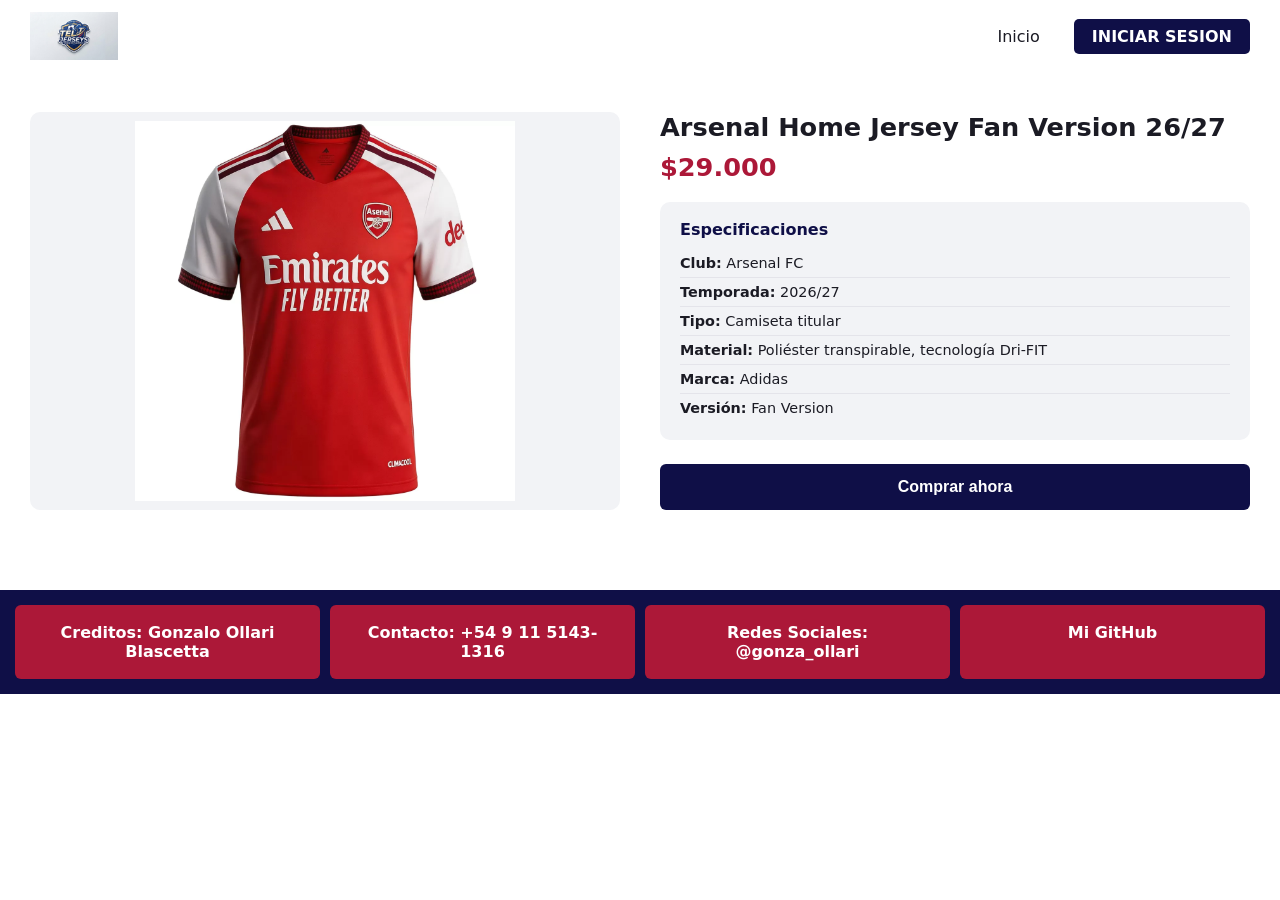
==== arsenal.html @ 315ac80d "Subida de archivos prueba" ====
<!DOCTYPE html>
<html lang="es">
<head>
    <meta charset="UTF-8">
    <meta name="viewport" content="width=device-width, initial-scale=1.0">
    <link rel="stylesheet" href="styles.css">
    <title>Arsenal - TelJerseys</title>
</head>
<body>
    <nav class="navbar">
        <div class="logo">
            <img src="img/logo.png" alt="Logo">
        </div>
        <ul class="nav-links">
            <li><a href="index.html">Inicio</a></li>
            <li><a href="formulario.html" class="login">INICIAR SESION</a></li>
        </ul>
    </nav>

    
    <section class="producto-detalle">
        <div class="producto-img">
            <img src="img/arsenal.png" alt="Arsenal">
        </div>
        <div class="producto-info">
            <h1>Arsenal Home Jersey Fan Version 26/27</h1>
            <p class="producto-precio">$29.000</p>

            <div class="especificaciones">
                <h3>Especificaciones</h3>
                <ul>
                    <li><strong>Club:</strong> Arsenal FC</li>
                    <li><strong>Temporada:</strong> 2026/27</li>
                    <li><strong>Tipo:</strong> Camiseta titular</li>
                    <li><strong>Material:</strong> Poliéster transpirable, tecnología Dri-FIT</li>
                    <li><strong>Marca:</strong> Adidas</li>
                    <li><strong>Versión:</strong> Fan Version</li>
                </ul>
            </div>

            <button class="btn-comprar">Comprar ahora</button>
        </div>
    </section>

    <div class="flex-container" id="flex-container">
        <div class="flex-item">Creditos: Gonzalo Ollari Blascetta</div>
        <div class="flex-item">Contacto: +54 9 11 5143-1316</div>
        <div class="flex-item">Redes Sociales: @gonza_ollari</div>
        <div class="flex-item"><a href="https://github.com/GonzaloOllari">Mi GitHub</a></div>
    </div>
</body>
</html>
---- styles.css ----
*{
    margin:0;
    padding:0;
    box-sizing:border-box;
}
 
:root{
    --azul:rgb(15,15,71);
    --rojo:#ac1838;
    --rojo-oscuro:#4b1420;
    --gris:#f2f3f6;
    --texto:#1b1b24;
}
 
body{
    background:#fff;
    color:var(--texto);
    font-family:'Lato',system-ui,-apple-system,'Segoe UI',Roboto,sans-serif;
}
 
a{
    color:inherit;
    text-decoration:none;
}
 
 
.navbar{
    display:flex;
    justify-content:space-between;
    align-items:center;
    background:#fff;
    padding:12px 30px;
}
.navbar .logo img{
    height:48px;
    width:auto;
    display:block;
}
.navbar .nav-links{
    display:flex;
    gap:32px;
    list-style:none;
    font-size:1rem;
}
.navbar .nav-links a{
    padding:6px 2px;
    transition:color .2s;
}
.navbar .nav-links a:hover{
    color:var(--rojo);
}
.navbar .nav-links .login{
    background:var(--azul);
    color:#fff;
    padding:8px 18px;
    border-radius:5px;
    font-weight:700;
}
.navbar .nav-links .login:hover{
    background:var(--rojo);
    color:#fff;
}
 
.card-body .btn-ver-mas{
    display:block;
    text-align:center;
    margin-top:12px;
    background:var(--azul);
    color:#fff;
    padding:9px 0;
    border-radius:6px;
    font-weight:700;
    font-size:.85rem;
    transition:background .2s;
}
.card-body .btn-ver-mas:hover{
    background:var(--rojo);
}
 
 
#banner{
    position:relative;
    min-height:460px;
    background:var(--azul);
    display:flex;
    align-items:flex-end;
    overflow:hidden;
}
#banner img{
    position:absolute;
    inset:0;
    width:100%;
    height:100%;
    object-fit:cover;
}
.banner-texto{
    position:relative;
    padding:40px 30px;
    color:#fff;
    background:linear-gradient(transparent,rgba(0,0,0,.7));
    width:100%;
}
.banner-texto h1{
    font-size:2.6rem;
}
.banner-texto h2{
    font-size:1.2rem;
    font-weight:400;
    margin-top:8px;
}
 
 
section{
    padding:35px 30px 10px;
}
section > h2{
    text-align:center;
    font-size:1.4rem;
    margin-bottom:25px;
}
 
 
.ligas{
    display:flex;
    justify-content:center;
    flex-wrap:wrap;
    gap:30px;
}
.liga{
    width:130px;
    height:100px;
    background:var(--gris);
    border-radius:8px;
    display:flex;
    align-items:center;
    justify-content:center;
    overflow:hidden;
    padding:10px;
}
.liga img{
    max-width:100%;
    max-height:100%;
    object-fit:contain;
}
 
 
.card-container{
    display:flex;
    gap:20px;
    flex-wrap:wrap;
}
.card{
    flex:1 1 220px;
    background:#fff;
    border:1px solid #e4e4ea;
    border-radius:8px;
    overflow:hidden;
    transition:box-shadow .2s;
}
.card:hover{
    box-shadow:0 6px 18px rgba(15,15,71,.2);
}
.card-img{
    background:var(--gris);
    height:220px;
}
.card-img img{
    width:100%;
    height:100%;
    object-fit:contain;
    display:block;
}
.card-body{
    padding:16px;
}
.card-body h3{
    font-size:1rem;
    margin-bottom:6px;
}
.card-body p{
    font-size:.9rem;
    color:#555;
    line-height:1.4;
}
.card-body .precio{
    margin-top:8px;
    font-weight:700;
    color:var(--rojo);
}
 
 
.flex-container{
    display:flex;
    flex-wrap:wrap;
    gap:10px;
    background:var(--azul);
    padding:15px;
    margin-top:40px;
}
.flex-item{
    flex:1 1 200px;
    background:var(--rojo);
    color:#fff;
    border-radius:6px;
    padding:18px;
    text-align:center;
    font-weight:700;
}
 
.producto-detalle{
    display:flex;
    flex-wrap:wrap;
    gap:40px;
    padding:40px 30px;
}
.producto-img{
    flex:1 1 350px;
    background:var(--gris);
    border-radius:10px;
    display:flex;
    align-items:center;
    justify-content:center;
    min-height:380px;
}
.producto-img img{
    max-width:85%;
    max-height:380px;
    object-fit:contain;
}
 
.producto-info{
    flex:1 1 350px;
}
.producto-info h1{
    font-size:1.6rem;
    color:var(--texto);
    margin-bottom:10px;
}
.producto-precio{
    font-size:1.6rem;
    font-weight:700;
    color:var(--rojo);
    margin-bottom:20px;
}
 
.especificaciones{
    background:var(--gris);
    border-radius:10px;
    padding:18px 20px;
    margin-bottom:24px;
}
.especificaciones h3{
    font-size:1rem;
    margin-bottom:10px;
    color:var(--azul);
}
.especificaciones ul{
    list-style:none;
}
.especificaciones li{
    font-size:.9rem;
    padding:6px 0;
    border-bottom:1px solid #e4e4ea;
}
.especificaciones li:last-child{
    border-bottom:none;
}
 
.btn-comprar{
    width:100%;
    background:var(--azul);
    color:#fff;
    border:none;
    padding:14px;
    border-radius:6px;
    font-weight:700;
    font-size:1rem;
    cursor:pointer;
    transition:background .2s;
}
.btn-comprar:hover{
    background:var(--rojo);
}
 
 
.pagina-form{
    background:linear-gradient(160deg,var(--azul),var(--rojo));
    min-height:100vh;
}
.pagina-form .navbar{
    background:#fff;
}
.form-wrap{
    display:flex;
    justify-content:center;
    padding:40px 15px;
}
 
.form-card{
    background:#fff;
    border-radius:16px;
    padding:32px 28px;
    width:100%;
    max-width:520px;
    box-shadow:0 15px 40px rgba(0,0,0,.3);
}
.form-card h1{
    text-align:center;
    color:var(--azul);
    font-size:1.7rem;
}
.form-card .sub{
    text-align:center;
    color:#667;
    font-size:.85rem;
    margin:4px 0 22px;
}
 
fieldset{
    border:1px solid #d9dbe6;
    border-radius:10px;
    padding:6px 18px 18px;
    margin-bottom:20px;
}
legend{
    padding:0 8px;
    color:var(--rojo);
    font-weight:700;
    font-size:.95rem;
}
 
.campo{
    margin-top:14px;
}
.campo label.etiqueta{
    display:block;
    font-size:.75rem;
    font-weight:700;
    margin-bottom:6px;
}
.req{
    color:var(--rojo);
}
 
input[type=text],input[type=email],input[type=tel],input[type=date],
input[type=password],select,textarea{
    width:100%;
    background:var(--gris);
    border:1px solid #d9dbe6;
    border-radius:6px;
    padding:11px 12px;
    font:inherit;
    font-size:.85rem;
}
textarea{
    min-height:90px;
    resize:vertical;
}
input:focus,select:focus,textarea:focus{
    outline:2px solid var(--azul);
    border-color:var(--azul);
}
 
.opciones{
    display:flex;
    flex-wrap:wrap;
    gap:8px;
}
.pill{
    display:flex;
    align-items:center;
    gap:6px;
    background:var(--gris);
    border:1px solid #d9dbe6;
    border-radius:20px;
    padding:6px 12px;
    font-size:.75rem;
    cursor:pointer;
}
.pill:has(input:checked){
    border-color:var(--azul);
    color:var(--azul);
    font-weight:700;
}
 
.terminos{
    display:flex;
    align-items:center;
    gap:8px;
    font-size:.75rem;
    margin-bottom:20px;
}
.terminos a{
    color:var(--azul);
    text-decoration:underline;
}
 
.botones{
    display:flex;
    gap:12px;
}
.botones button{
    flex:1;
    padding:12px;
    border-radius:6px;
    font:inherit;
    font-weight:700;
    cursor:pointer;
    transition:background .2s;
}
.btn-enviar{
    background:var(--azul);
    color:#fff;
    border:none;
}
.btn-enviar:hover{
    background:var(--rojo);
}
.btn-limpiar{
    background:#fff;
    color:var(--azul);
    border:1px solid #c5c8da;
}
.btn-limpiar:hover{
    background:var(--gris);
}
 
#mensaje{
    margin-top:14px;
    text-align:center;
    font-size:.85rem;
    font-weight:700;
}
 
@media (max-width:600px){
    .navbar{
        padding:10px 15px;
    }
    .navbar .nav-links{
        gap:14px;
        font-size:.9rem;
    }
    .banner-texto h1{
        font-size:1.8rem;
    }
}
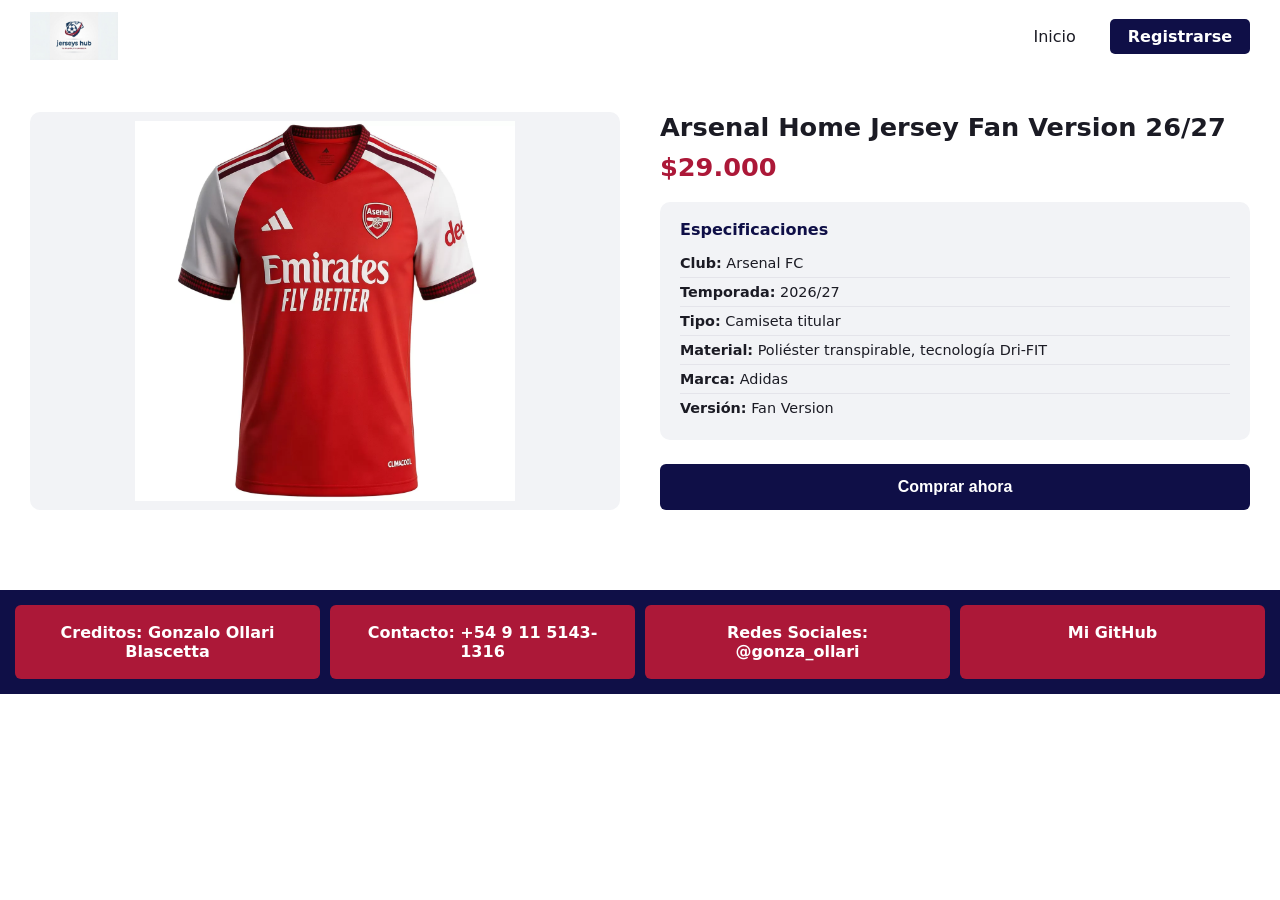
==== commit 00df1fcf: "Cambios en colores y texto" ====
--- a/arsenal.html
+++ b/arsenal.html
@@ -13,7 +13,7 @@
         </div>
         <ul class="nav-links">
             <li><a href="index.html">Inicio</a></li>
-            <li><a href="formulario.html" class="login">INICIAR SESION</a></li>
+            <li><a href="formulario.html" class="login">Registrarse</a></li>
         </ul>
     </nav>
 
--- a/styles.css
+++ b/styles.css
@@ -1,446 +1,432 @@
-*{
-    margin:0;
-    padding:0;
-    box-sizing:border-box;
-}
- 
-:root{
-    --azul:rgb(15,15,71);
-    --rojo:#ac1838;
-    --rojo-oscuro:#4b1420;
-    --gris:#f2f3f6;
-    --texto:#1b1b24;
-}
- 
-body{
-    background:#fff;
-    color:var(--texto);
-    font-family:'Lato',system-ui,-apple-system,'Segoe UI',Roboto,sans-serif;
-}
- 
-a{
-    color:inherit;
-    text-decoration:none;
-}
- 
- 
-.navbar{
-    display:flex;
-    justify-content:space-between;
-    align-items:center;
-    background:#fff;
-    padding:12px 30px;
-}
-.navbar .logo img{
-    height:48px;
-    width:auto;
-    display:block;
-}
-.navbar .nav-links{
-    display:flex;
-    gap:32px;
-    list-style:none;
-    font-size:1rem;
-}
-.navbar .nav-links a{
-    padding:6px 2px;
-    transition:color .2s;
-}
-.navbar .nav-links a:hover{
-    color:var(--rojo);
-}
-.navbar .nav-links .login{
-    background:var(--azul);
-    color:#fff;
-    padding:8px 18px;
-    border-radius:5px;
-    font-weight:700;
-}
-.navbar .nav-links .login:hover{
-    background:var(--rojo);
-    color:#fff;
-}
- 
-.card-body .btn-ver-mas{
-    display:block;
-    text-align:center;
-    margin-top:12px;
-    background:var(--azul);
-    color:#fff;
-    padding:9px 0;
-    border-radius:6px;
-    font-weight:700;
-    font-size:.85rem;
-    transition:background .2s;
-}
-.card-body .btn-ver-mas:hover{
-    background:var(--rojo);
-}
- 
- 
-#banner{
-    position:relative;
-    min-height:460px;
-    background:var(--azul);
-    display:flex;
-    align-items:flex-end;
-    overflow:hidden;
-}
-#banner img{
-    position:absolute;
-    inset:0;
-    width:100%;
-    height:100%;
-    object-fit:cover;
-}
-.banner-texto{
-    position:relative;
-    padding:40px 30px;
-    color:#fff;
-    background:linear-gradient(transparent,rgba(0,0,0,.7));
-    width:100%;
-}
-.banner-texto h1{
-    font-size:2.6rem;
-}
-.banner-texto h2{
-    font-size:1.2rem;
-    font-weight:400;
-    margin-top:8px;
-}
- 
- 
-section{
-    padding:35px 30px 10px;
-}
-section > h2{
-    text-align:center;
-    font-size:1.4rem;
-    margin-bottom:25px;
-}
- 
- 
-.ligas{
-    display:flex;
-    justify-content:center;
-    flex-wrap:wrap;
-    gap:30px;
-}
-.liga{
-    width:130px;
-    height:100px;
-    background:var(--gris);
-    border-radius:8px;
-    display:flex;
-    align-items:center;
-    justify-content:center;
-    overflow:hidden;
-    padding:10px;
-}
-.liga img{
-    max-width:100%;
-    max-height:100%;
-    object-fit:contain;
-}
- 
- 
-.card-container{
-    display:flex;
-    gap:20px;
-    flex-wrap:wrap;
-}
-.card{
-    flex:1 1 220px;
-    background:#fff;
-    border:1px solid #e4e4ea;
-    border-radius:8px;
-    overflow:hidden;
-    transition:box-shadow .2s;
-}
-.card:hover{
-    box-shadow:0 6px 18px rgba(15,15,71,.2);
-}
-.card-img{
-    background:var(--gris);
-    height:220px;
-}
-.card-img img{
-    width:100%;
-    height:100%;
-    object-fit:contain;
-    display:block;
-}
-.card-body{
-    padding:16px;
-}
-.card-body h3{
-    font-size:1rem;
-    margin-bottom:6px;
-}
-.card-body p{
-    font-size:.9rem;
-    color:#555;
-    line-height:1.4;
-}
-.card-body .precio{
-    margin-top:8px;
-    font-weight:700;
-    color:var(--rojo);
-}
- 
- 
-.flex-container{
-    display:flex;
-    flex-wrap:wrap;
-    gap:10px;
-    background:var(--azul);
-    padding:15px;
-    margin-top:40px;
-}
-.flex-item{
-    flex:1 1 200px;
-    background:var(--rojo);
-    color:#fff;
-    border-radius:6px;
-    padding:18px;
-    text-align:center;
-    font-weight:700;
-}
- 
-.producto-detalle{
-    display:flex;
-    flex-wrap:wrap;
-    gap:40px;
-    padding:40px 30px;
-}
-.producto-img{
-    flex:1 1 350px;
-    background:var(--gris);
-    border-radius:10px;
-    display:flex;
-    align-items:center;
-    justify-content:center;
-    min-height:380px;
-}
-.producto-img img{
-    max-width:85%;
-    max-height:380px;
-    object-fit:contain;
-}
- 
-.producto-info{
-    flex:1 1 350px;
-}
-.producto-info h1{
-    font-size:1.6rem;
-    color:var(--texto);
-    margin-bottom:10px;
-}
-.producto-precio{
-    font-size:1.6rem;
-    font-weight:700;
-    color:var(--rojo);
-    margin-bottom:20px;
-}
- 
-.especificaciones{
-    background:var(--gris);
-    border-radius:10px;
-    padding:18px 20px;
-    margin-bottom:24px;
-}
-.especificaciones h3{
-    font-size:1rem;
-    margin-bottom:10px;
-    color:var(--azul);
-}
-.especificaciones ul{
-    list-style:none;
-}
-.especificaciones li{
-    font-size:.9rem;
-    padding:6px 0;
-    border-bottom:1px solid #e4e4ea;
-}
-.especificaciones li:last-child{
-    border-bottom:none;
-}
- 
-.btn-comprar{
-    width:100%;
-    background:var(--azul);
-    color:#fff;
-    border:none;
-    padding:14px;
-    border-radius:6px;
-    font-weight:700;
-    font-size:1rem;
-    cursor:pointer;
-    transition:background .2s;
-}
-.btn-comprar:hover{
-    background:var(--rojo);
-}
- 
- 
-.pagina-form{
-    background:linear-gradient(160deg,var(--azul),var(--rojo));
-    min-height:100vh;
-}
-.pagina-form .navbar{
-    background:#fff;
-}
-.form-wrap{
-    display:flex;
-    justify-content:center;
-    padding:40px 15px;
-}
- 
-.form-card{
-    background:#fff;
-    border-radius:16px;
-    padding:32px 28px;
-    width:100%;
-    max-width:520px;
-    box-shadow:0 15px 40px rgba(0,0,0,.3);
-}
-.form-card h1{
-    text-align:center;
-    color:var(--azul);
-    font-size:1.7rem;
-}
-.form-card .sub{
-    text-align:center;
-    color:#667;
-    font-size:.85rem;
-    margin:4px 0 22px;
-}
- 
-fieldset{
-    border:1px solid #d9dbe6;
-    border-radius:10px;
-    padding:6px 18px 18px;
-    margin-bottom:20px;
-}
-legend{
-    padding:0 8px;
-    color:var(--rojo);
-    font-weight:700;
-    font-size:.95rem;
-}
- 
-.campo{
-    margin-top:14px;
-}
-.campo label.etiqueta{
-    display:block;
-    font-size:.75rem;
-    font-weight:700;
-    margin-bottom:6px;
-}
-.req{
-    color:var(--rojo);
-}
- 
-input[type=text],input[type=email],input[type=tel],input[type=date],
-input[type=password],select,textarea{
-    width:100%;
-    background:var(--gris);
-    border:1px solid #d9dbe6;
-    border-radius:6px;
-    padding:11px 12px;
-    font:inherit;
-    font-size:.85rem;
-}
-textarea{
-    min-height:90px;
-    resize:vertical;
-}
-input:focus,select:focus,textarea:focus{
-    outline:2px solid var(--azul);
-    border-color:var(--azul);
-}
- 
-.opciones{
-    display:flex;
-    flex-wrap:wrap;
-    gap:8px;
-}
-.pill{
-    display:flex;
-    align-items:center;
-    gap:6px;
-    background:var(--gris);
-    border:1px solid #d9dbe6;
-    border-radius:20px;
-    padding:6px 12px;
-    font-size:.75rem;
-    cursor:pointer;
-}
-.pill:has(input:checked){
-    border-color:var(--azul);
-    color:var(--azul);
-    font-weight:700;
-}
- 
-.terminos{
-    display:flex;
-    align-items:center;
-    gap:8px;
-    font-size:.75rem;
-    margin-bottom:20px;
-}
-.terminos a{
-    color:var(--azul);
-    text-decoration:underline;
-}
- 
-.botones{
-    display:flex;
-    gap:12px;
-}
-.botones button{
-    flex:1;
-    padding:12px;
-    border-radius:6px;
-    font:inherit;
-    font-weight:700;
-    cursor:pointer;
-    transition:background .2s;
-}
-.btn-enviar{
-    background:var(--azul);
-    color:#fff;
-    border:none;
-}
-.btn-enviar:hover{
-    background:var(--rojo);
-}
-.btn-limpiar{
-    background:#fff;
-    color:var(--azul);
-    border:1px solid #c5c8da;
-}
-.btn-limpiar:hover{
-    background:var(--gris);
-}
- 
-#mensaje{
-    margin-top:14px;
-    text-align:center;
-    font-size:.85rem;
-    font-weight:700;
-}
- 
-@media (max-width:600px){
-    .navbar{
-        padding:10px 15px;
+* {
+    margin: 0;
+    padding: 0;
+    box-sizing: border-box;
+}
+
+body {
+    background: #fff;
+    color: #1b1b24;
+    font-family: 'Lato', system-ui, -apple-system, 'Segoe UI', Roboto, sans-serif;
+}
+
+a {
+    color: inherit;
+    text-decoration: none;
+}
+
+.navbar {
+    display: flex;
+    justify-content: space-between;
+    align-items: center;
+    background: #fff;
+    padding: 12px 30px;
+}
+.navbar .logo img {
+    height: 48px;
+    width: auto;
+    display: block;
+}
+.navbar .nav-links {
+    display: flex;
+    gap: 32px;
+    list-style: none;
+    font-size: 1rem;
+}
+.navbar .nav-links a {
+    padding: 6px 2px;
+    transition: color 0.2s;
+}
+.navbar .nav-links a:hover {
+    color: #ac1838;
+}
+.navbar .nav-links .login {
+    background: #0f0f47;
+    color: #fff;
+    padding: 8px 18px;
+    border-radius: 5px;
+    font-weight: 700;
+}
+.navbar .nav-links .login:hover {
+    background: #ac1838;
+    color: #fff;
+}
+
+.card-body .btn-ver-mas {
+    display: block;
+    text-align: center;
+    margin-top: 12px;
+    background: #0f0f47;
+    color: #fff;
+    padding: 9px 0;
+    border-radius: 6px;
+    font-weight: 700;
+    font-size: 0.85rem;
+    transition: background 0.2s;
+}
+.card-body .btn-ver-mas:hover {
+    background: #ac1838;
+}
+
+#banner {
+    position: relative;
+    min-height: 460px;
+    background: #0f0f47;
+    display: flex;
+    align-items: flex-end;
+    overflow: hidden;
+}
+#banner img {
+    position: absolute;
+    top: 0;
+    left: 0;
+    width: 100%;
+    height: 100%;
+    object-fit: cover;
+}
+.banner-texto {
+    position: relative;
+    padding: 40px 30px;
+    color: #fff;
+
+    width: 100%;
+}
+.banner-texto h1 {
+    font-size: 2.6rem;
+}
+.banner-texto h2 {
+    font-size: 1.2rem;
+    font-weight: 400;
+    margin-top: 8px;
+}
+
+section {
+    padding: 35px 30px 10px;
+}
+section > h2 {
+    text-align: center;
+    font-size: 1.4rem;
+    margin-bottom: 25px;
+}
+
+.ligas {
+    display: flex;
+    justify-content: center;
+    flex-wrap: wrap;
+    gap: 30px;
+}
+.liga {
+    width: 130px;
+    height: 100px;
+    background: #f2f3f6;
+    border-radius: 8px;
+    display: flex;
+    align-items: center;
+    justify-content: center;
+    overflow: hidden;
+    padding: 10px;
+}
+.liga img {
+    max-width: 100%;
+    max-height: 100%;
+    object-fit: contain;
+}
+
+.card-container {
+    display: flex;
+    gap: 20px;
+    flex-wrap: wrap;
+}
+.card {
+    flex: 1 1 220px;
+    background: #fff;
+    border: 1px solid #e4e4ea;
+    border-radius: 8px;
+    overflow: hidden;
+    transition: box-shadow 0.2s;
+}
+.card:hover {
+    box-shadow: 0 6px 18px rgba(15, 15, 71, 0.2);
+}
+.card-img {
+    background: #f2f3f6;
+    height: 220px;
+}
+.card-img img {
+    width: 100%;
+    height: 100%;
+    object-fit: contain;
+    display: block;
+}
+.card-body {
+    padding: 16px;
+}
+.card-body h3 {
+    font-size: 1rem;
+    margin-bottom: 6px;
+}
+.card-body p {
+    font-size: 0.9rem;
+    color: #555;
+    line-height: 1.4;
+}
+.card-body .precio {
+    margin-top: 8px;
+    font-weight: 700;
+    color: #ac1838;
+}
+
+.flex-container {
+    display: flex;
+    flex-wrap: wrap;
+    gap: 10px;
+    background: #0f0f47;
+    padding: 15px;
+    margin-top: 40px;
+}
+.flex-item {
+    flex: 1 1 200px;
+    background: #ac1838;
+    color: #fff;
+    border-radius: 6px;
+    padding: 18px;
+    text-align: center;
+    font-weight: 700;
+}
+
+.producto-detalle {
+    display: flex;
+    flex-wrap: wrap;
+    gap: 40px;
+    padding: 40px 30px;
+}
+.producto-img {
+    flex: 1 1 350px;
+    background: #f2f3f6;
+    border-radius: 10px;
+    display: flex;
+    align-items: center;
+    justify-content: center;
+    min-height: 380px;
+}
+.producto-img img {
+    max-width: 85%;
+    max-height: 380px;
+    object-fit: contain;
+}
+
+.producto-info {
+    flex: 1 1 350px;
+}
+.producto-info h1 {
+    font-size: 1.6rem;
+    color: #1b1b24;
+    margin-bottom: 10px;
+}
+.producto-precio {
+    font-size: 1.6rem;
+    font-weight: 700;
+    color: #ac1838;
+    margin-bottom: 20px;
+}
+
+.especificaciones {
+    background: #f2f3f6;
+    border-radius: 10px;
+    padding: 18px 20px;
+    margin-bottom: 24px;
+}
+.especificaciones h3 {
+    font-size: 1rem;
+    margin-bottom: 10px;
+    color: #0f0f47;
+}
+.especificaciones ul {
+    list-style: none;
+}
+.especificaciones li {
+    font-size: 0.9rem;
+    padding: 6px 0;
+    border-bottom: 1px solid #e4e4ea;
+}
+.especificaciones li:last-child {
+    border-bottom: none;
+}
+
+.btn-comprar {
+    width: 100%;
+    background: #0f0f47;
+    color: #fff;
+    border: none;
+    padding: 14px;
+    border-radius: 6px;
+    font-weight: 700;
+    font-size: 1rem;
+    cursor: pointer;
+    transition: background 0.2s;
+}
+.btn-comprar:hover {
+    background: #ac1838;
+}
+
+.pagina-form {
+    background: #1f064d;
+    min-height: 100vh;
+}
+.pagina-form .navbar {
+    background: #fff;
+}
+.contenedor-form {
+    display: flex;
+    justify-content: center;
+    padding: 40px 15px;
+}
+
+.caja-form {
+    background: #fff;
+    border-radius: 16px;
+    padding: 32px 28px;
+    width: 100%;
+    max-width: 520px;
+    box-shadow: 0 15px 40px rgba(0, 0, 0, 0.3);
+}
+.caja-form h1 {
+    text-align: center;
+    color: #0f0f47;
+    font-size: 1.7rem;
+}
+.caja-form .subtitulo {
+    text-align: center;
+    color: #667;
+    font-size: 0.85rem;
+    margin: 4px 0 22px;
+}
+
+fieldset {
+    border: 1px solid #d9dbe6;
+    border-radius: 10px;
+    padding: 6px 18px 18px;
+    margin-bottom: 20px;
+}
+legend {
+    padding: 0 8px;
+    color: #ac1838;
+    font-weight: 700;
+    font-size: 0.95rem;
+}
+
+.campo {
+    margin-top: 14px;
+}
+.campo label.texto-campo {
+    display: block;
+    font-size: 0.75rem;
+    font-weight: 700;
+    margin-bottom: 6px;
+}
+.obligatorio {
+    color: #ac1838;
+}
+
+input[type=text], input[type=email], input[type=tel], input[type=date],
+input[type=password], select, textarea {
+    width: 100%;
+    background: #f2f3f6;
+    border: 1px solid #d9dbe6;
+    border-radius: 6px;
+    padding: 11px 12px;
+    font: inherit;
+    font-size: 0.85rem;
+}
+textarea {
+    min-height: 90px;
+    resize: vertical;
+}
+input:focus, select:focus, textarea:focus {
+    outline: 2px solid #0f0f47;
+    border-color: #0f0f47;
+}
+
+.opciones {
+    display: flex;
+    flex-wrap: wrap;
+    gap: 8px;
+}
+.opcion {
+    display: flex;
+    align-items: center;
+    gap: 6px;
+    background: #f2f3f6;
+    border: 1px solid #d9dbe6;
+    border-radius: 20px;
+    padding: 6px 12px;
+    font-size: 0.75rem;
+    cursor: pointer;
+}
+.opcion:has(input:checked) {
+    border-color: #0f0f47;
+    color: #0f0f47;
+    font-weight: 700;
+}
+
+.terminos {
+    display: flex;
+    align-items: center;
+    gap: 8px;
+    font-size: 0.75rem;
+    margin-bottom: 20px;
+}
+.terminos a {
+    color: #0f0f47;
+    text-decoration: underline;
+}
+
+.botones {
+    display: flex;
+    gap: 12px;
+}
+.botones button {
+    flex: 1;
+    padding: 12px;
+    border-radius: 6px;
+    font: inherit;
+    font-weight: 700;
+    cursor: pointer;
+    transition: background 0.2s;
+}
+.btn-enviar {
+    background: #0f0f47;
+    color: #fff;
+    border: none;
+}
+.btn-enviar:hover {
+    background: #ac1838;
+}
+.btn-limpiar {
+    background: #fff;
+    color: #0f0f47;
+    border: 1px solid #c5c8da;
+}
+.btn-limpiar:hover {
+    background: #f2f3f6;
+}
+
+#mensaje {
+    margin-top: 14px;
+    text-align: center;
+    font-size: 0.85rem;
+    font-weight: 700;
+}
+
+@media (max-width: 600px) {
+    .navbar {
+        padding: 10px 15px;
     }
-    .navbar .nav-links{
-        gap:14px;
-        font-size:.9rem;
+    .navbar .nav-links {
+        gap: 14px;
+        font-size: 0.9rem;
     }
-    .banner-texto h1{
-        font-size:1.8rem;
+    .banner-texto h1 {
+        font-size: 1.8rem;
     }
 }
